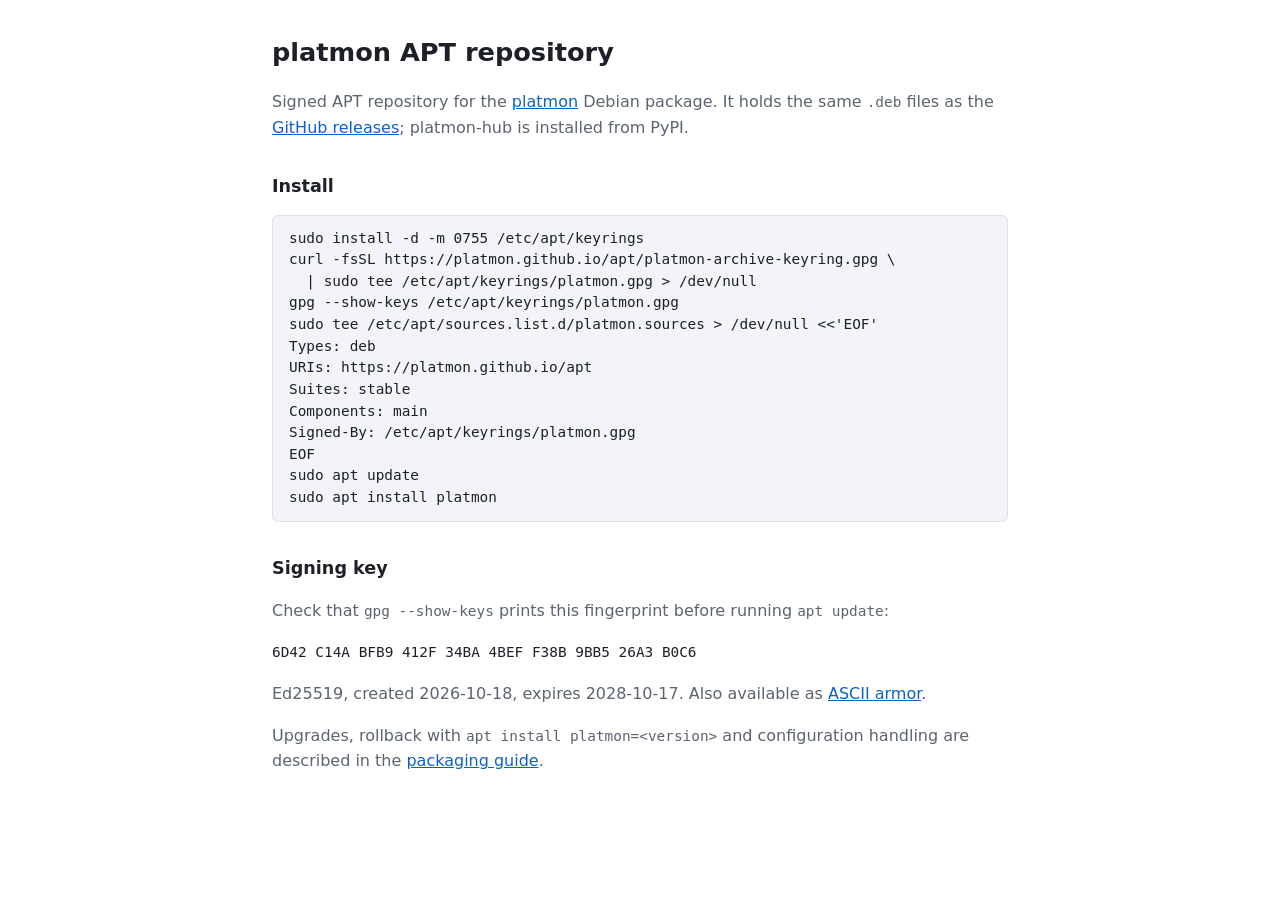
==== apt/index.html @ 93611b58 "Add a signed APT repository for platmon apt/ holds the platmon .deb files from GitHub releases and a" ====
<!doctype html>
<html lang="en">
<head>
<meta charset="utf-8"><meta name="viewport" content="width=device-width, initial-scale=1">
<title>platmon APT repository</title>
<meta name="description" content="Signed APT repository for the platmon Debian package.">
<link rel="icon" href="../assets/favicon.svg">
<style>
:root { --bg: #ffffff; --fg: #1d2127; --muted: #5b6470; --code: #f2f4f7; --line: #dde1e6; --link: #0b62c4; }
@media (prefers-color-scheme: dark) {
  :root { --bg: #111418; --fg: #e8eaed; --muted: #a3abb6; --code: #1c2127; --line: #2c333b; --link: #6cb0ff; }
}
body { margin: 0; background: var(--bg); color: var(--fg); font: 16px/1.6 system-ui, sans-serif; }
main { max-width: 46rem; margin: 0 auto; padding: 2rem 16px 3rem; }
h1 { font-size: 1.6rem; margin: 0 0 .5rem; }
h2 { font-size: 1.1rem; margin: 2rem 0 .5rem; }
p, li { color: var(--muted); }
a { color: var(--link); }
pre, code { font: .9rem/1.5 ui-monospace, monospace; }
pre { background: var(--code); border: 1px solid var(--line); border-radius: 6px; padding: .75rem 1rem; overflow-x: auto; color: var(--fg); }
code.fpr { overflow-wrap: anywhere; color: var(--fg); }
</style>
</head>
<body>
<main>
<h1>platmon APT repository</h1>
<p>Signed APT repository for the <a href="https://github.com/platmon/platmon">platmon</a> Debian package. It holds the same <code>.deb</code> files as the <a href="https://github.com/platmon/platmon/releases">GitHub releases</a>; platmon-hub is installed from PyPI.</p>

<h2>Install</h2>
<pre>sudo install -d -m 0755 /etc/apt/keyrings
curl -fsSL https://platmon.github.io/apt/platmon-archive-keyring.gpg \
  | sudo tee /etc/apt/keyrings/platmon.gpg &gt; /dev/null
gpg --show-keys /etc/apt/keyrings/platmon.gpg
sudo tee /etc/apt/sources.list.d/platmon.sources &gt; /dev/null &lt;&lt;'EOF'
Types: deb
URIs: https://platmon.github.io/apt
Suites: stable
Components: main
Signed-By: /etc/apt/keyrings/platmon.gpg
EOF
sudo apt update
sudo apt install platmon</pre>

<h2>Signing key</h2>
<p>Check that <code>gpg --show-keys</code> prints this fingerprint before running <code>apt update</code>:</p>
<p><code class="fpr">6D42 C14A BFB9 412F 34BA 4BEF F38B 9BB5 26A3 B0C6</code></p>
<p>Ed25519, created 2026-10-18, expires 2028-10-17. Also available as <a href="platmon-archive-keyring.asc">ASCII armor</a>.</p>

<p>Upgrades, rollback with <code>apt install platmon=&lt;version&gt;</code> and configuration handling are described in the <a href="https://github.com/platmon/platmon/blob/main/docs/reference/packaging.md">packaging guide</a>.</p>
</main>
</body>
</html>
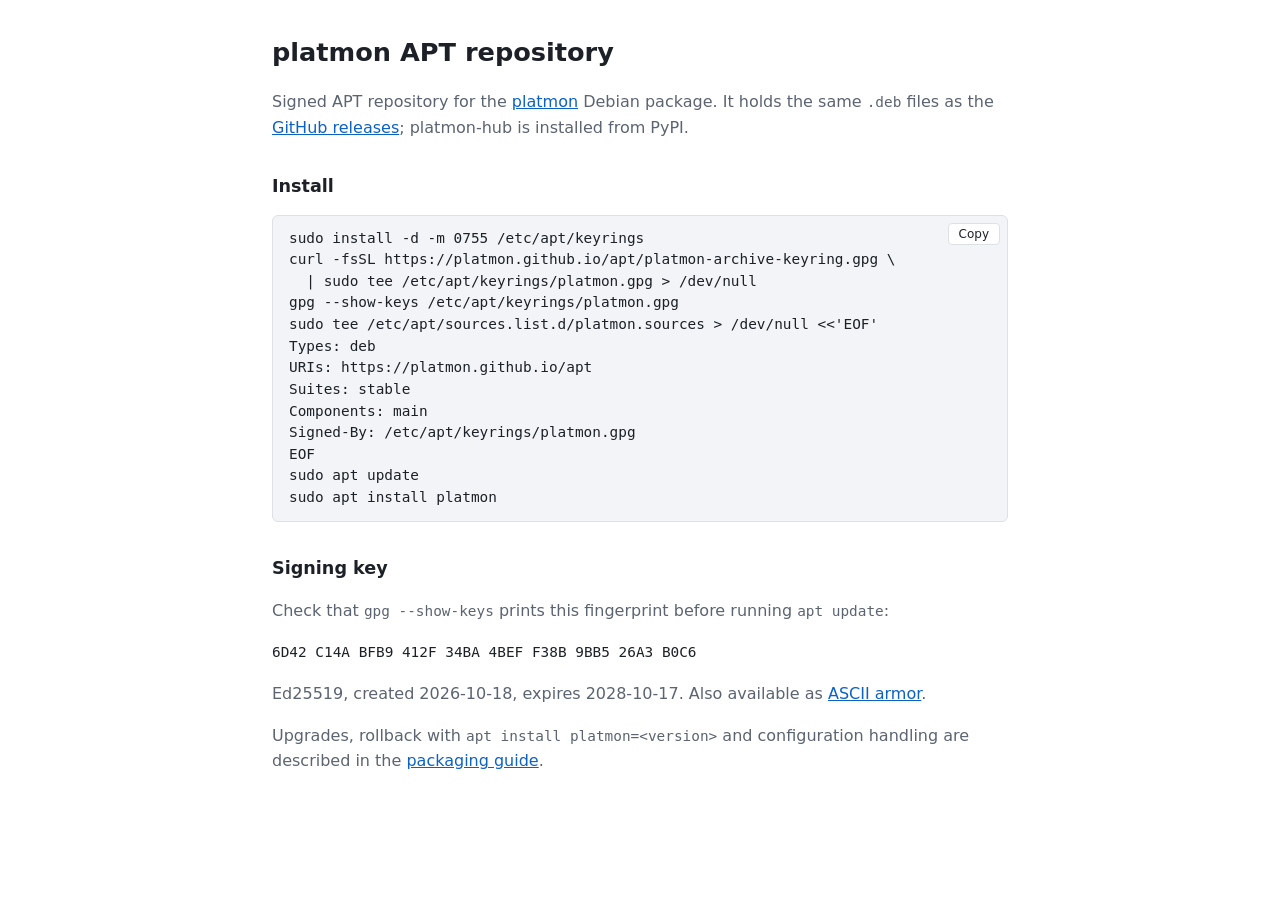
==== commit dcee4eeb: "Add copy buttons to command blocks Every command block on the home page and the APT page gets a butt" ====
--- a/apt/index.html
+++ b/apt/index.html
@@ -18,6 +18,10 @@
 a { color: var(--link); }
 pre, code { font: .9rem/1.5 ui-monospace, monospace; }
 pre { background: var(--code); border: 1px solid var(--line); border-radius: 6px; padding: .75rem 1rem; overflow-x: auto; color: var(--fg); }
+.command { position: relative; }
+.command pre { padding-right: 4.5rem; }
+.copy { position: absolute; top: .5rem; right: .5rem; font: 12px system-ui, sans-serif; color: var(--fg); background: var(--bg); border: 1px solid var(--line); border-radius: 4px; padding: 3px 10px; cursor: pointer; }
+.copy:hover, .copy[data-state="copied"] { border-color: var(--link); color: var(--link); }
 code.fpr { overflow-wrap: anywhere; color: var(--fg); }
 </style>
 </head>
@@ -27,7 +31,7 @@
 <p>Signed APT repository for the <a href="https://github.com/platmon/platmon">platmon</a> Debian package. It holds the same <code>.deb</code> files as the <a href="https://github.com/platmon/platmon/releases">GitHub releases</a>; platmon-hub is installed from PyPI.</p>
 
 <h2>Install</h2>
-<pre>sudo install -d -m 0755 /etc/apt/keyrings
+<pre><code>sudo install -d -m 0755 /etc/apt/keyrings
 curl -fsSL https://platmon.github.io/apt/platmon-archive-keyring.gpg \
   | sudo tee /etc/apt/keyrings/platmon.gpg &gt; /dev/null
 gpg --show-keys /etc/apt/keyrings/platmon.gpg
@@ -39,7 +43,7 @@
 Signed-By: /etc/apt/keyrings/platmon.gpg
 EOF
 sudo apt update
-sudo apt install platmon</pre>
+sudo apt install platmon</code></pre>
 
 <h2>Signing key</h2>
 <p>Check that <code>gpg --show-keys</code> prints this fingerprint before running <code>apt update</code>:</p>
@@ -48,5 +52,6 @@
 
 <p>Upgrades, rollback with <code>apt install platmon=&lt;version&gt;</code> and configuration handling are described in the <a href="https://github.com/platmon/platmon/blob/main/docs/reference/packaging.md">packaging guide</a>.</p>
 </main>
+<script src="../copy.js"></script>
 </body>
 </html>
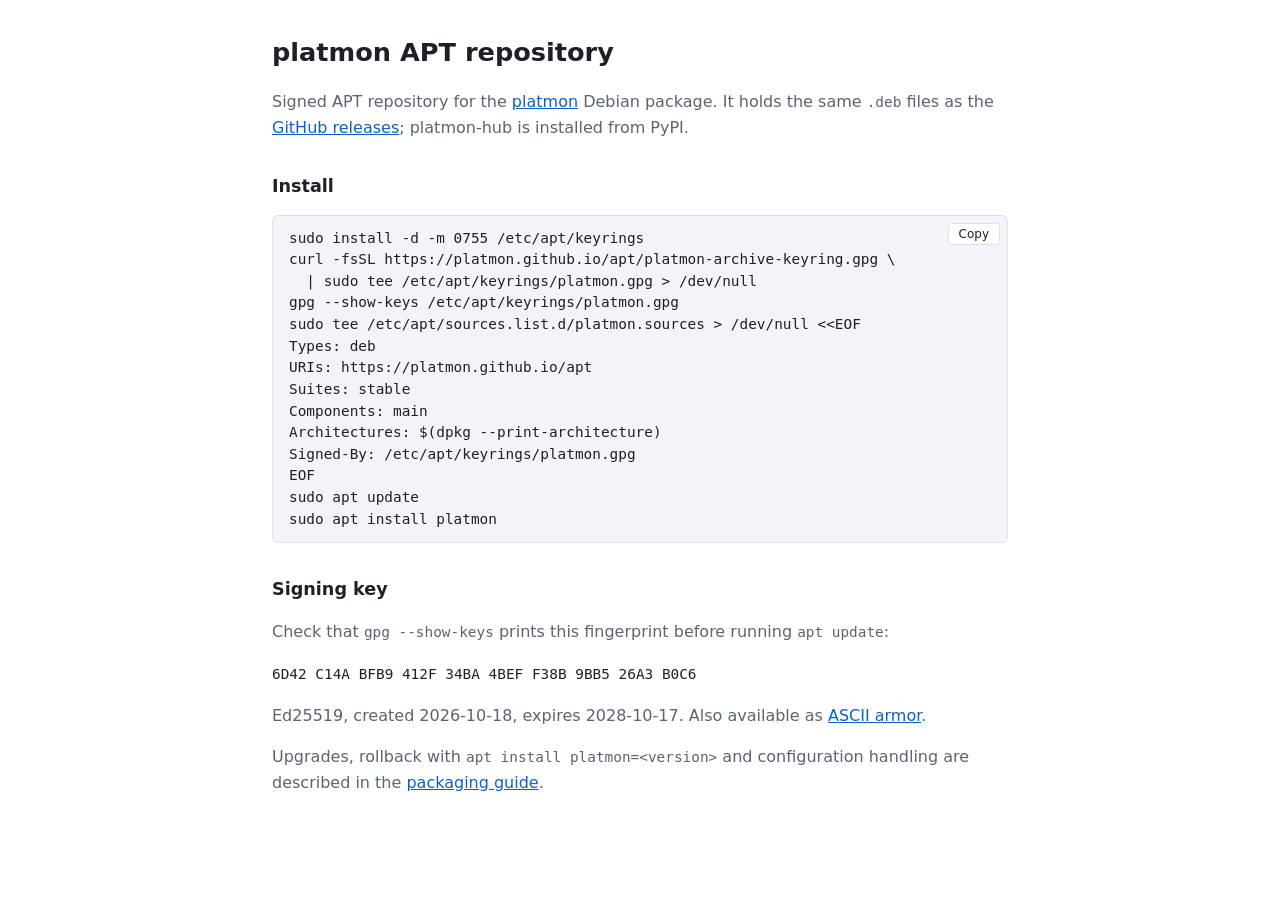
==== commit 6e37c13f: "docs: limit the apt source to the host architecture Without an Architectures field, a host with i386" ====
--- a/apt/index.html
+++ b/apt/index.html
@@ -35,11 +35,12 @@
 curl -fsSL https://platmon.github.io/apt/platmon-archive-keyring.gpg \
   | sudo tee /etc/apt/keyrings/platmon.gpg &gt; /dev/null
 gpg --show-keys /etc/apt/keyrings/platmon.gpg
-sudo tee /etc/apt/sources.list.d/platmon.sources &gt; /dev/null &lt;&lt;'EOF'
+sudo tee /etc/apt/sources.list.d/platmon.sources &gt; /dev/null &lt;&lt;EOF
 Types: deb
 URIs: https://platmon.github.io/apt
 Suites: stable
 Components: main
+Architectures: $(dpkg --print-architecture)
 Signed-By: /etc/apt/keyrings/platmon.gpg
 EOF
 sudo apt update
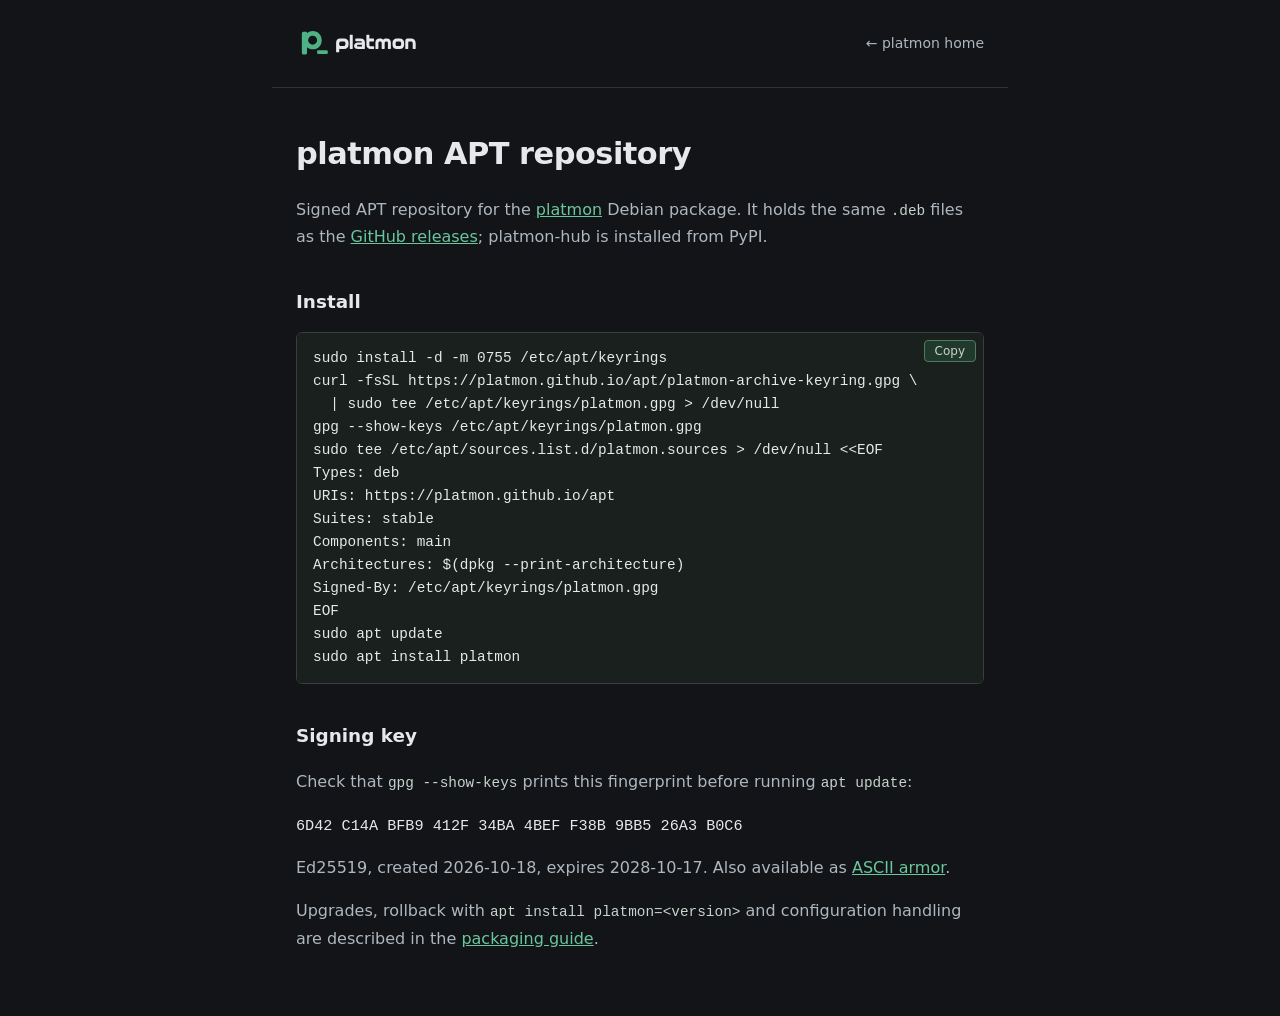
==== commit 9814e616: "style(landing): tidy the design for mobile, security notice and the APT page - Move the unauthentica" ====
--- a/apt/index.html
+++ b/apt/index.html
@@ -3,29 +3,42 @@
 <head>
 <meta charset="utf-8"><meta name="viewport" content="width=device-width, initial-scale=1">
 <title>platmon APT repository</title>
+<meta name="color-scheme" content="dark">
 <meta name="description" content="Signed APT repository for the platmon Debian package.">
 <link rel="icon" href="../assets/favicon.svg">
 <style>
-:root { --bg: #ffffff; --fg: #1d2127; --muted: #5b6470; --code: #f2f4f7; --line: #dde1e6; --link: #0b62c4; }
-@media (prefers-color-scheme: dark) {
-  :root { --bg: #111418; --fg: #e8eaed; --muted: #a3abb6; --code: #1c2127; --line: #2c333b; --link: #6cb0ff; }
-}
-body { margin: 0; background: var(--bg); color: var(--fg); font: 16px/1.6 system-ui, sans-serif; }
-main { max-width: 46rem; margin: 0 auto; padding: 2rem 16px 3rem; }
-h1 { font-size: 1.6rem; margin: 0 0 .5rem; }
-h2 { font-size: 1.1rem; margin: 2rem 0 .5rem; }
-p, li { color: var(--muted); }
-a { color: var(--link); }
-pre, code { font: .9rem/1.5 ui-monospace, monospace; }
-pre { background: var(--code); border: 1px solid var(--line); border-radius: 6px; padding: .75rem 1rem; overflow-x: auto; color: var(--fg); }
+:root { --bg: #121417; --surface: #1a201d; --surface-accent: #21382c; --line: #2c3236; --line-soft: #344039; --line-accent: #4e7b60; --text: #e6e8eb; --text-muted: #aeb7bf; --code: #c7d4cb; --accent: #4fb286; --accent-hover: #6ac79d; --on-accent: #101814; --mono: ui-monospace, SFMono-Regular, Menlo, Consolas, monospace; }
+* { box-sizing: border-box; }
+body { margin: 0; background: var(--bg); color: var(--text); font: 16px/1.7 system-ui, -apple-system, "Segoe UI", sans-serif; }
+a { color: var(--accent-hover); }
+a:hover { color: var(--accent); }
+a:focus-visible { outline: 2px solid var(--accent); outline-offset: 4px; }
+header, main { max-width: 46rem; margin: 0 auto; padding-left: 24px; padding-right: 24px; }
+header { display: flex; justify-content: space-between; align-items: center; min-height: 88px; border-bottom: 1px solid var(--line); }
+header a { display: inline-flex; align-items: center; min-height: 44px; text-decoration: none; font-size: 14px; color: var(--text-muted); }
+header a:hover { color: var(--accent); }
+.logo { width: 124px; height: auto; display: block; }
+main { padding-top: 2.5rem; padding-bottom: 3rem; }
+h1 { font-size: 1.9rem; letter-spacing: -.5px; margin: 0 0 .5rem; }
+h2 { font-size: 1.15rem; margin: 2.25rem 0 .5rem; }
+p, li { color: var(--text-muted); }
+pre, code { font: .9rem/1.6 var(--mono); }
+code { color: var(--code); }
+pre { background: var(--surface); border: 1px solid var(--line-soft); border-radius: 6px; padding: .875rem 1rem; overflow-x: auto; }
+pre code { color: var(--text); white-space: pre; }
 .command { position: relative; }
 .command pre { padding-right: 4.5rem; }
-.copy { position: absolute; top: .5rem; right: .5rem; font: 12px system-ui, sans-serif; color: var(--fg); background: var(--bg); border: 1px solid var(--line); border-radius: 4px; padding: 3px 10px; cursor: pointer; }
-.copy:hover, .copy[data-state="copied"] { border-color: var(--link); color: var(--link); }
-code.fpr { overflow-wrap: anywhere; color: var(--fg); }
+.copy { position: absolute; top: 8px; right: 8px; font: 12px system-ui, sans-serif; color: var(--code); background: var(--surface-accent); border: 1px solid var(--line-accent); border-radius: 4px; padding: 3px 10px; cursor: pointer; }
+.copy:hover { background: #2a4a39; }
+.copy:focus-visible { outline: 2px solid var(--accent-hover); outline-offset: 2px; }
+.copy[data-state="copied"] { color: var(--on-accent); background: var(--accent); border-color: var(--accent); }
+.copy[data-state="failed"] { color: #f2b8b5; border-color: #a0524d; }
+code.fpr { overflow-wrap: anywhere; color: var(--text); font-size: .95rem; }
+@media (max-width: 800px) { .command pre { padding-top: 44px; padding-right: 1rem; } }
 </style>
 </head>
 <body>
+<header><a href="../" aria-label="platmon home"><img class="logo" src="../assets/platmon-logo-dark.svg" alt="platmon"></a><a href="../">← platmon home</a></header>
 <main>
 <h1>platmon APT repository</h1>
 <p>Signed APT repository for the <a href="https://github.com/platmon/platmon">platmon</a> Debian package. It holds the same <code>.deb</code> files as the <a href="https://github.com/platmon/platmon/releases">GitHub releases</a>; platmon-hub is installed from PyPI.</p>
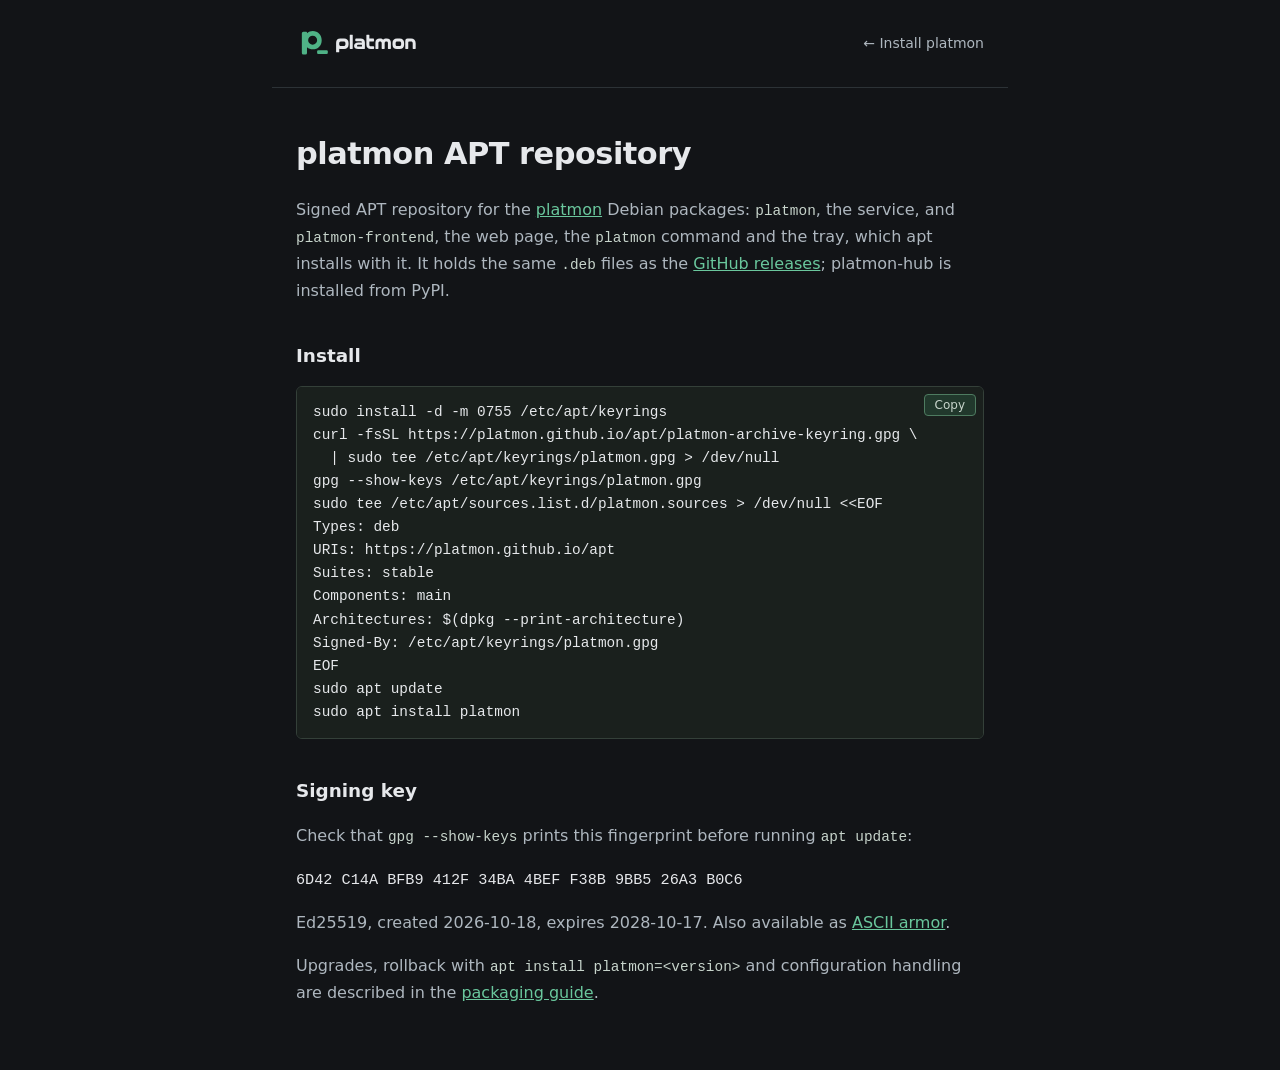
==== commit 5a97e042: "feat(site): split into home, install and hub pages and update the copy for 1.11 The single page held" ====
--- a/apt/index.html
+++ b/apt/index.html
@@ -4,7 +4,7 @@
 <meta charset="utf-8"><meta name="viewport" content="width=device-width, initial-scale=1">
 <title>platmon APT repository</title>
 <meta name="color-scheme" content="dark">
-<meta name="description" content="Signed APT repository for the platmon Debian package.">
+<meta name="description" content="Signed APT repository for the platmon Debian packages.">
 <link rel="icon" href="../assets/favicon.svg">
 <style>
 :root { --bg: #121417; --surface: #1a201d; --surface-accent: #21382c; --line: #2c3236; --line-soft: #344039; --line-accent: #4e7b60; --text: #e6e8eb; --text-muted: #aeb7bf; --code: #c7d4cb; --accent: #4fb286; --accent-hover: #6ac79d; --on-accent: #101814; --mono: ui-monospace, SFMono-Regular, Menlo, Consolas, monospace; }
@@ -38,10 +38,10 @@
 </style>
 </head>
 <body>
-<header><a href="../" aria-label="platmon home"><img class="logo" src="../assets/platmon-logo-dark.svg" alt="platmon"></a><a href="../">← platmon home</a></header>
+<header><a href="../" aria-label="platmon home"><img class="logo" src="../assets/platmon-logo-dark.svg" alt="platmon"></a><a href="../install/">← Install platmon</a></header>
 <main>
 <h1>platmon APT repository</h1>
-<p>Signed APT repository for the <a href="https://github.com/platmon/platmon">platmon</a> Debian package. It holds the same <code>.deb</code> files as the <a href="https://github.com/platmon/platmon/releases">GitHub releases</a>; platmon-hub is installed from PyPI.</p>
+<p>Signed APT repository for the <a href="https://github.com/platmon/platmon">platmon</a> Debian packages: <code>platmon</code>, the service, and <code>platmon-frontend</code>, the web page, the <code>platmon</code> command and the tray, which apt installs with it. It holds the same <code>.deb</code> files as the <a href="https://github.com/platmon/platmon/releases">GitHub releases</a>; platmon-hub is installed from PyPI.</p>
 
 <h2>Install</h2>
 <pre><code>sudo install -d -m 0755 /etc/apt/keyrings
